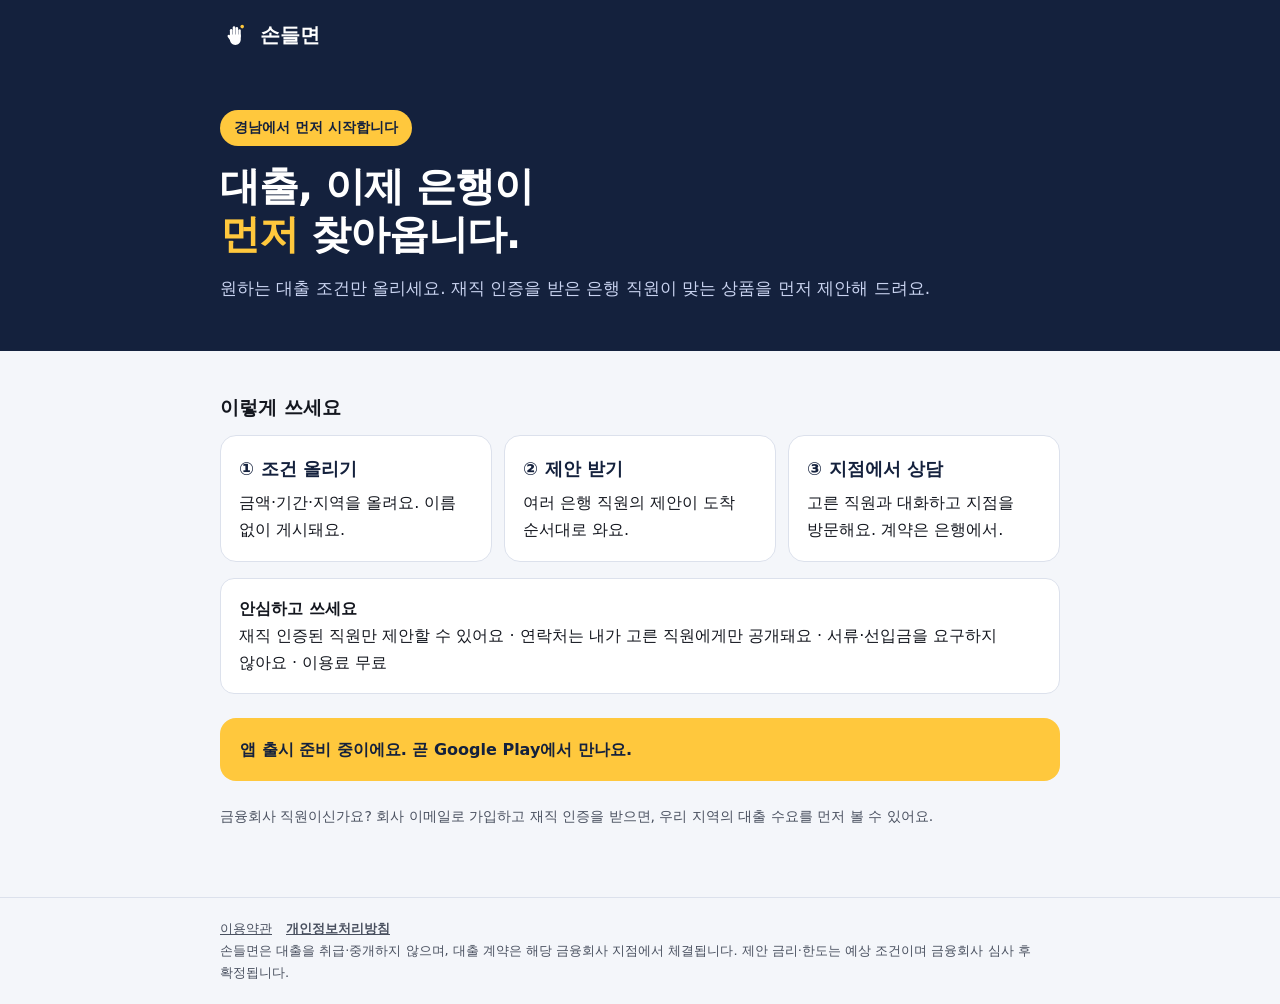
==== index.html @ fdf521c5 "손들면 홈페이지: 소개, 개인정보처리방침, 이용약관 Co-Authored-By: Claude Opus 5.5 <noreply@anthropic.com> Claude-Session:" ====
<!doctype html>
<html lang="ko">
<head>
<meta charset="utf-8">
<meta name="viewport" content="width=device-width, initial-scale=1">
<title>손들면 — 대출, 이제 은행이 먼저 찾아옵니다</title>
<meta name="description" content="원하는 대출 조건만 올리세요. 재직 인증을 받은 은행 직원이 맞는 상품을 먼저 제안해 드려요. 경남에서 먼저 시작합니다.">
<meta name="theme-color" content="#14213D">
<link rel="icon" href="favicon.svg" type="image/svg+xml">
<link rel="apple-touch-icon" href="apple-touch-icon.png">
<link rel="stylesheet" href="style.css">
<style>
.hero{background:var(--navy);color:#fff}
.hero .in{max-width:880px;margin:0 auto;padding:40px 20px 48px;display:flex;flex-direction:column;gap:16px}
.badge{align-self:flex-start;background:var(--yellow);color:var(--navy);font-weight:700;font-size:14px;border-radius:999px;padding:6px 14px}
.hero h1{font-size:40px;line-height:1.2;margin:0;letter-spacing:-1px}
.hero h1 b{color:var(--yellow)}
.hero p{color:#C9D3F0;font-size:17px;margin:0}
.steps{display:grid;grid-template-columns:repeat(auto-fit,minmax(220px,1fr));gap:12px;margin:12px 0}
.step{background:#fff;border:1px solid var(--line);border-radius:16px;padding:18px}
.step b{display:block;font-size:18px;color:var(--navy);margin-bottom:4px}
.dl{background:var(--yellow);border-radius:16px;padding:18px 20px;margin:24px 0;font-weight:700;color:var(--navy)}
</style>
</head>
<body>
<header class="top"><div class="in"><a href="./"><img src="assets/symbol-white.svg" alt="">손들면</a></div></header>
<section class="hero"><div class="in">
  <span class="badge">경남에서 먼저 시작합니다</span>
  <h1>대출, 이제 은행이<br><b>먼저</b> 찾아옵니다.</h1>
  <p>원하는 대출 조건만 올리세요. 재직 인증을 받은 은행 직원이 맞는 상품을 먼저 제안해 드려요.</p>
</div></section>
<main>
  <h2 style="border:0;margin-top:0">이렇게 쓰세요</h2>
  <div class="steps">
    <div class="step"><b>① 조건 올리기</b>금액·기간·지역을 올려요. 이름 없이 게시돼요.</div>
    <div class="step"><b>② 제안 받기</b>여러 은행 직원의 제안이 도착 순서대로 와요.</div>
    <div class="step"><b>③ 지점에서 상담</b>고른 직원과 대화하고 지점을 방문해요. 계약은 은행에서.</div>
  </div>
  <div class="box"><b>안심하고 쓰세요</b><br>재직 인증된 직원만 제안할 수 있어요 · 연락처는 내가 고른 직원에게만 공개돼요 · 서류·선입금을 요구하지 않아요 · 이용료 무료</div>
  <div class="dl">앱 출시 준비 중이에요. 곧 Google Play에서 만나요.</div>
  <p class="meta">금융회사 직원이신가요? 회사 이메일로 가입하고 재직 인증을 받으면, 우리 지역의 대출 수요를 먼저 볼 수 있어요.</p>
</main>
<footer><div class="in"><a href="terms.html">이용약관</a><a href="privacy.html"><b>개인정보처리방침</b></a><br>손들면은 대출을 취급·중개하지 않으며, 대출 계약은 해당 금융회사 지점에서 체결됩니다. 제안 금리·한도는 예상 조건이며 금융회사 심사 후 확정됩니다.</div></footer>
</body>
</html>
---- style.css ----
:root{--navy:#14213D;--yellow:#FFC83D;--blue:#1D4ED8;--ink:#14171F;--ink2:#4A5160;--line:#DCE1EC;--bg:#F4F6FA}
*{box-sizing:border-box}
body{margin:0;background:var(--bg);color:var(--ink);font-family:'Noto Sans KR',system-ui,-apple-system,'Apple SD Gothic Neo','Malgun Gothic',sans-serif;line-height:1.7;word-break:keep-all;overflow-wrap:break-word}
a{color:var(--blue)}
.top{background:var(--navy);color:#fff}
.top .in{max-width:880px;margin:0 auto;padding:18px 20px;display:flex;align-items:center;gap:10px}
.top a{color:#fff;text-decoration:none;display:flex;align-items:center;gap:10px;font-weight:900;font-size:20px}
.top img{width:30px;height:30px}
main{max-width:880px;margin:0 auto;padding:32px 20px 48px}
h1{font-size:28px;line-height:1.3;margin:0 0 6px}
h2{font-size:19px;margin:36px 0 8px;padding-top:8px;border-top:1px solid var(--line)}
h3{font-size:16px;margin:20px 0 4px}
p,li,td,th{font-size:15px}
.meta{color:var(--ink2);font-size:14px;margin:0 0 20px}
.box{background:#fff;border:1px solid var(--line);border-radius:14px;padding:16px 18px;margin:16px 0}
.note{background:#FFF4D2;border-radius:14px;padding:14px 18px;margin:16px 0}
table{width:100%;border-collapse:collapse;background:#fff;border:1px solid var(--line);border-radius:12px;overflow:hidden;margin:10px 0}
th,td{border-bottom:1px solid var(--line);padding:10px 12px;text-align:left;vertical-align:top}
th{background:#EEF2FB;font-weight:700;width:28%}
.tbl{overflow-x:auto}
footer{border-top:1px solid var(--line);color:var(--ink2);font-size:13px}
footer .in{max-width:880px;margin:0 auto;padding:20px}
footer a{color:var(--ink2);margin-right:14px}
.ph{background:#FFE08A;padding:0 4px;border-radius:4px}
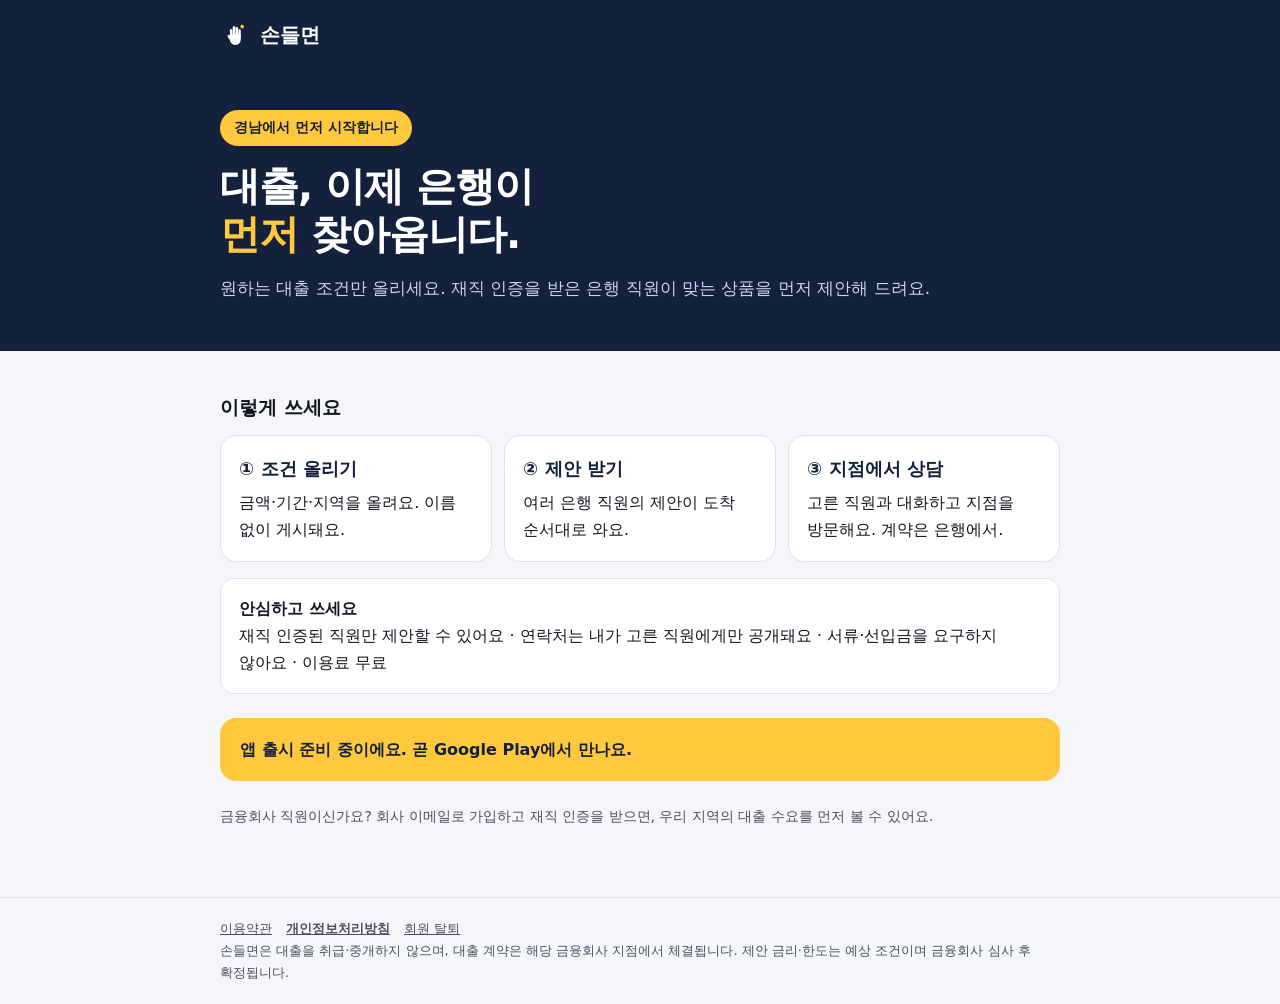
==== commit 20229547: "회원 탈퇴·데이터 삭제 안내 페이지 (플레이스토어 계정 삭제 URL) Co-Authored-By: Claude Opus 5.5 <noreply@anthropic.com> Claud" ====
--- a/index.html
+++ b/index.html
@@ -40,6 +40,6 @@
   <div class="dl">앱 출시 준비 중이에요. 곧 Google Play에서 만나요.</div>
   <p class="meta">금융회사 직원이신가요? 회사 이메일로 가입하고 재직 인증을 받으면, 우리 지역의 대출 수요를 먼저 볼 수 있어요.</p>
 </main>
-<footer><div class="in"><a href="terms.html">이용약관</a><a href="privacy.html"><b>개인정보처리방침</b></a><br>손들면은 대출을 취급·중개하지 않으며, 대출 계약은 해당 금융회사 지점에서 체결됩니다. 제안 금리·한도는 예상 조건이며 금융회사 심사 후 확정됩니다.</div></footer>
+<footer><div class="in"><a href="terms.html">이용약관</a><a href="privacy.html"><b>개인정보처리방침</b></a><a href="delete-account.html">회원 탈퇴</a><br>손들면은 대출을 취급·중개하지 않으며, 대출 계약은 해당 금융회사 지점에서 체결됩니다. 제안 금리·한도는 예상 조건이며 금융회사 심사 후 확정됩니다.</div></footer>
 </body>
 </html>
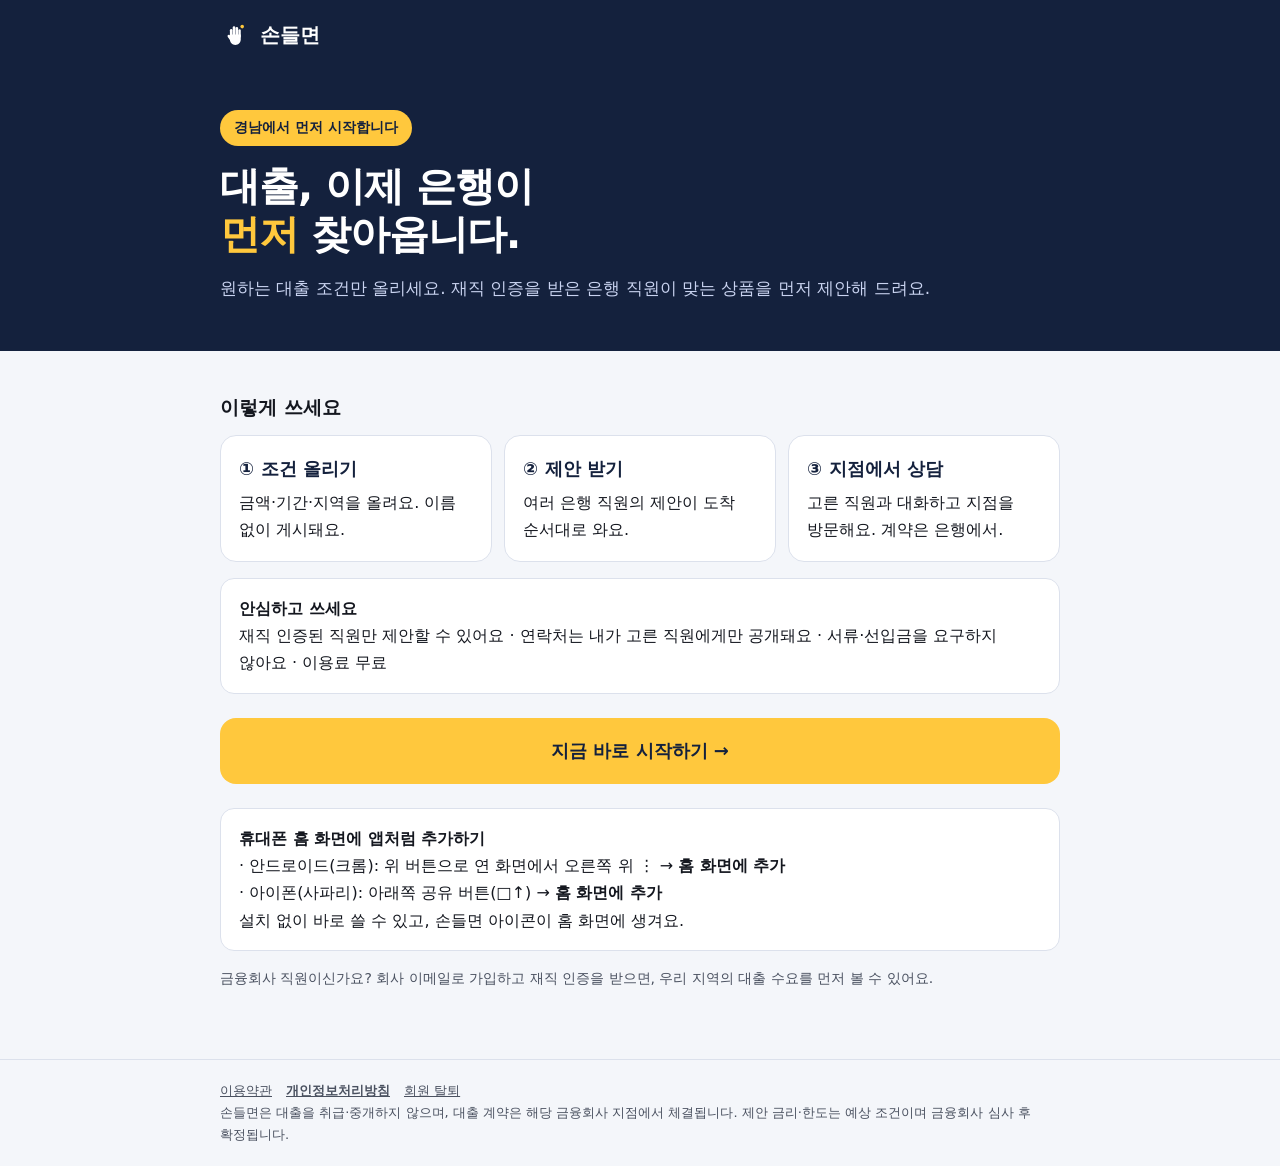
==== commit b20b563d: "웹 버전 앱(/app) 추가와 홈페이지 시작 버튼 Co-Authored-By: Claude Opus 5.5 <noreply@anthropic.com> Claude-Session: " ====
--- a/index.html
+++ b/index.html
@@ -37,7 +37,11 @@
     <div class="step"><b>③ 지점에서 상담</b>고른 직원과 대화하고 지점을 방문해요. 계약은 은행에서.</div>
   </div>
   <div class="box"><b>안심하고 쓰세요</b><br>재직 인증된 직원만 제안할 수 있어요 · 연락처는 내가 고른 직원에게만 공개돼요 · 서류·선입금을 요구하지 않아요 · 이용료 무료</div>
-  <div class="dl">앱 출시 준비 중이에요. 곧 Google Play에서 만나요.</div>
+  <a class="dl" href="app/" style="display:block;text-decoration:none;text-align:center;font-size:18px">지금 바로 시작하기 →</a>
+  <div class="box"><b>휴대폰 홈 화면에 앱처럼 추가하기</b><br>
+    · 안드로이드(크롬): 위 버튼으로 연 화면에서 오른쪽 위 ⋮ → <b>홈 화면에 추가</b><br>
+    · 아이폰(사파리): 아래쪽 공유 버튼(□↑) → <b>홈 화면에 추가</b><br>
+    설치 없이 바로 쓸 수 있고, 손들면 아이콘이 홈 화면에 생겨요.</div>
   <p class="meta">금융회사 직원이신가요? 회사 이메일로 가입하고 재직 인증을 받으면, 우리 지역의 대출 수요를 먼저 볼 수 있어요.</p>
 </main>
 <footer><div class="in"><a href="terms.html">이용약관</a><a href="privacy.html"><b>개인정보처리방침</b></a><a href="delete-account.html">회원 탈퇴</a><br>손들면은 대출을 취급·중개하지 않으며, 대출 계약은 해당 금융회사 지점에서 체결됩니다. 제안 금리·한도는 예상 조건이며 금융회사 심사 후 확정됩니다.</div></footer>
